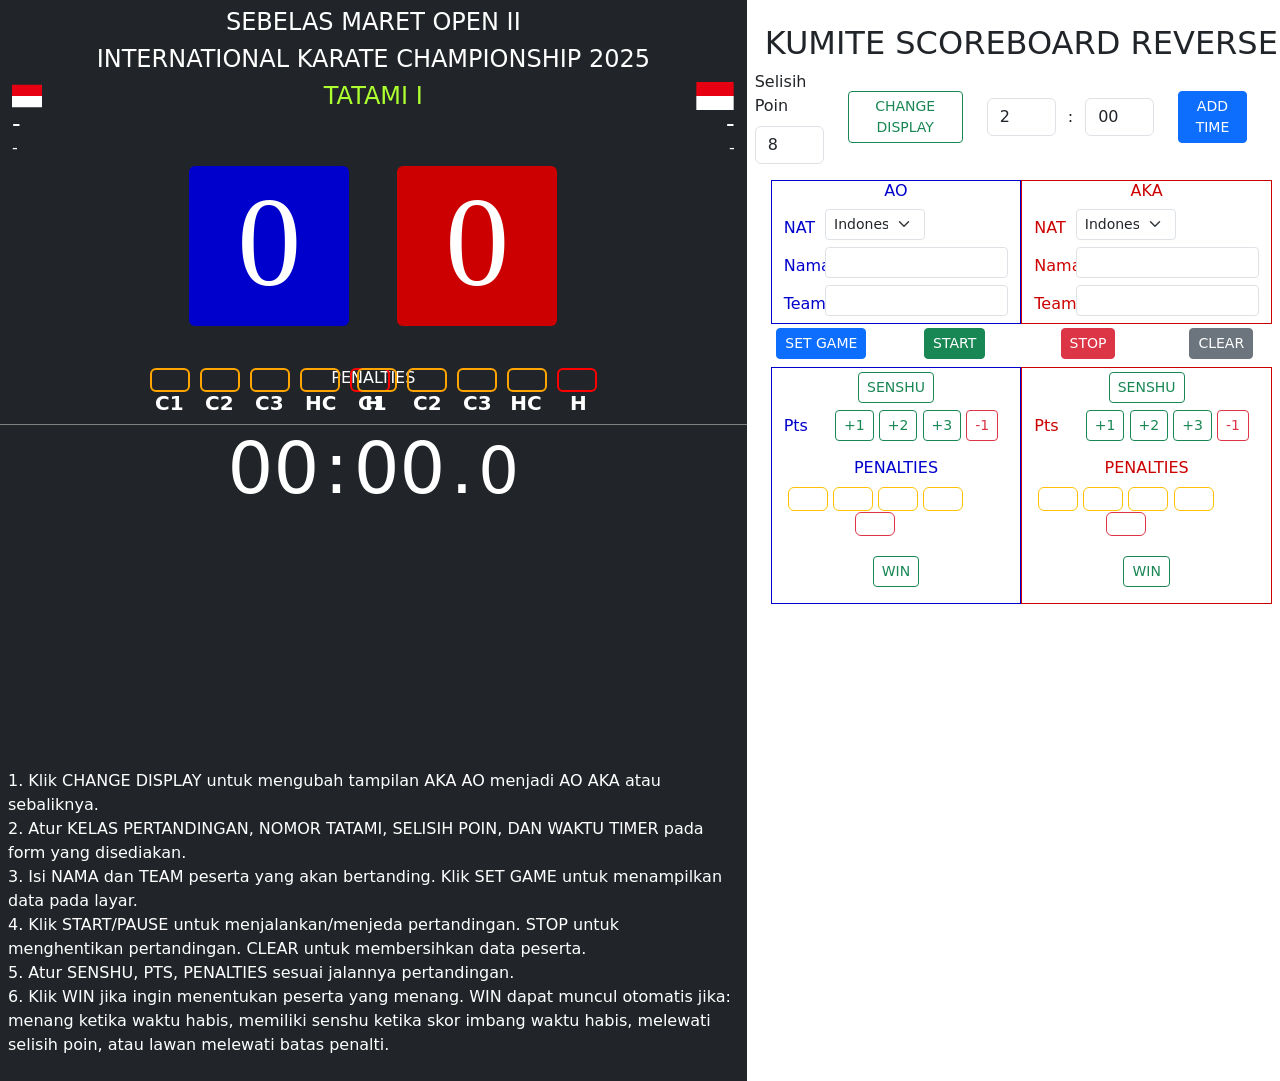
==== Kumite Scoreboard - Reverse Display.html @ cc81b09d "initial commit" ====
<!DOCTYPE html>
<html lang="en">
<head>
    <meta charset="UTF-8">
    <meta name="viewport" content="width=device-width, initial-scale=1.0">
    <link rel="stylesheet" href="css/bootstrap.min.css">
    <link rel="stylesheet" href="css/style.css">
    <script src="js/bootstrap.bundle.min.js"></script>
    <title>Kumite Scoreboard</title>
</head>
<body>
    <div class="d-flex justify-content-start">
        <div class="col-7 bg-dark text-white">
            <!-- Tambahkan wrapper dengan position relative -->
            <div class="position-relative text-center">
                <h3 class="mt-2" style="font-size: 1.5em" id="title_output">SEBELAS MARET OPEN II</h3>
                <h4 class="my-2" style="font-size: 1.5em" id="subtitle_output">INTERNATIONAL KARATE CHAMPIONSHIP 2025</h4>
                
                <!-- Tambahkan Tatami dengan absolute -->
                <span id="tatami_output" style="color:greenyellow; position: absolute; bottom: -40px; left: 50%; transform: translateX(-50%); font-size: 1.5em;">TATAMI I</span>
            </div>
            
            <div class="row my-2">
                <!-- AKA -->
                <div class="col-6">
                    <div class="row mx-0">
                        <div class="aka-flag">
                            <img id="aka_flag_output" src="assets/flag/id.svg" width="30" height="28">
                        </div>
                        <h4 class="mb-0" id="aka_name_output">-</h4>
                        <h6 id="aka_team_output">-</h6>
                        <div class="d-flex my-0 align-items-center">
                            <div class="p-1 flex-grow-1 hi-green text-center">
                                <div id="ao_win_output" style="display: none;">
                                    <h1 id="ao_blink">WIN</h1>
                                </div>
                            </div>
                            <div class="p-0 badge hi-bgblue" style="width: 160px; height: 160px; margin-bottom: 10px;">
                                <h1 class="display-1" style="font-family: 'Arial Black'; font-size: 8rem;" id="score_ao"></h1>
                                <div class="col-12 text-center hi-bggreen" id="aka_senshu_output" style="display: none;font-size: 2rem;">SENSHU</div>
                            </div>
                        </div>
                    </div>
                </div>
                <!-- AO -->
                <div class="col-6 text-end">
                    <div class="row mx-0">
                        <div class="ao-flag">
                            <img id="ao_flag_output" src="assets/flag/id.svg" width="40" height="28">
                        </div>
                        <h4 class="me-3 mb-0" id="ao_name_output">-</h4>
                        <h6 class="me-3" id="ao_team_output">-</h6>
                        <div class="d-flex my-0 align-items-center">
                            <div class="p-0 badge hi-bgred" style="width: 160px; height: 160px; margin-bottom: 10px;">
                                <h1 class="display-1" style="font-family: 'Arial Black'; font-size: 8rem;" id="score_aka"></h1>
                                <div class="col-12 text-center hi-bggreen" id="ao_senshu_output" style="display: none;font-size: 2rem;">SENSHU</div>
                            </div>
                            <div class="p-1 flex-grow-1 hi-green text-center" id="aka_win_output" style="display: none;">
                                <h1 id="aka_blink">WIN</h1>
                            </div>
                        </div>
                    </div>
                </div>
            </div>
            <div class="container text-center my-0">
                <div class="row" style="border-bottom: 1px solid grey;">
                    <div class="col-5 position-relative my-4" style="height: 1rem;"> <!-- Increased height to accommodate labels -->
                        <!-- Placeholders with fixed positions and visible borders -->
                        <span class="badge outline-warning" id="ao_pen1_placeholder" style="width: 40px; height: 24px; display: inline-block; position: absolute; left: 150px;"></span>
                        <span class="badge outline-warning" id="ao_pen2_placeholder" style="width: 40px; height: 24px; display: inline-block; position: absolute; left: 200px;"></span>
                        <span class="badge outline-warning" id="ao_pen3_placeholder" style="width: 40px; height: 24px; display: inline-block; position: absolute; left: 250px;"></span>
                        <span class="badge outline-warning" id="ao_pen4_placeholder" style="width: 40px; height: 24px; display: inline-block; position: absolute; left: 300px;"></span>
                        <span class="badge outline-danger" id="ao_pen5_placeholder" style="width: 40px; height: 24px; display: inline-block; position: absolute; left: 350px;"></span>
                    
                        <!-- Filled Pen Slots (Initially Hidden) in the same positions -->
                        <span class="badge hi-bgyellow pen-slot" style="display: none; width: 40px; height: 24px; position: absolute; left: 150px;" id="ao_pen1_output"></span>
                        <span class="badge hi-bgyellow pen-slot" style="display: none; width: 40px; height: 24px; position: absolute; left: 200px;" id="ao_pen2_output"></span>
                        <span class="badge hi-bgyellow pen-slot" style="display: none; width: 40px; height: 24px; position: absolute; left: 250px;" id="ao_pen3_output"></span>
                        <span class="badge hi-bgyellow pen-slot" style="display: none; width: 40px; height: 24px; position: absolute; left: 300px;" id="ao_pen4_output"></span>
                        <span class="badge hi-bgred pen-slot" style="display: none; width: 40px; height: 24px; position: absolute; left: 350px;" id="ao_pen5_output"></span>
                    
                        <!-- Labels under each pen -->
                        <span style="position: absolute; top: 20px; left: 155px; font-size: 20px; font-weight: bold;">C1</span>
                        <span style="position: absolute; top: 20px; left: 205px; font-size: 20px; font-weight: bold;">C2</span>
                        <span style="position: absolute; top: 20px; left: 255px; font-size: 20px; font-weight: bold;">C3</span>
                        <span style="position: absolute; top: 20px; left: 305px; font-size: 20px; font-weight: bold;">HC</span>
                        <span style="position: absolute; top: 20px; left: 365px; font-size: 20px; font-weight: bold;">H</span>
                        
                    </div>
                                 
                    <div class="col-2 my-4">
                            <h5 style="font-size: 1em; margin:0; padding:0;">PENALTIES</h5> <!-- No margin or padding -->
                    </div>
                    <div class="col-5 position-relative my-4" style="height: 2rem;"> <!-- Increased height to accommodate labels -->
                        <!-- AO Placeholders with fixed positions and visible borders -->
                        <span class="badge outline-warning" id="aka_pen1_placeholder" style="width: 40px; height: 24px; display: inline-block; position: absolute; right: 350px;"></span>
                        <span class="badge outline-warning" id="aka_pen2_placeholder" style="width: 40px; height: 24px; display: inline-block; position: absolute; right: 300px;"></span>
                        <span class="badge outline-warning" id="aka_pen3_placeholder" style="width: 40px; height: 24px; display: inline-block; position: absolute; right: 250px;"></span>
                        <span class="badge outline-warning" id="aka_pen4_placeholder" style="width: 40px; height: 24px; display: inline-block; position: absolute; right: 200px;"></span>
                        <span class="badge outline-danger" id="aka_pen5_placeholder" style="width: 40px; height: 24px; display: inline-block; position: absolute; right: 150px;"></span>
                    
                        <!-- AO Filled Pen Slots aligned to the right, with pen1 on the far right -->
                        <span class="badge hi-bgyellow pen-slot" style="display: none; width: 40px; height: 24px; position: absolute; right: 350px;" id="aka_pen1_output"></span>
                        <span class="badge hi-bgyellow pen-slot" style="display: none; width: 40px; height: 24px; position: absolute; right: 300px;" id="aka_pen2_output"></span>
                        <span class="badge hi-bgyellow pen-slot" style="display: none; width: 40px; height: 24px; position: absolute; right: 250px;" id="aka_pen3_output"></span>
                        <span class="badge hi-bgyellow pen-slot" style="display: none; width: 40px; height: 24px; position: absolute; right: 200px;" id="aka_pen4_output"></span>
                        <span class="badge hi-bgred pen-slot" style="display: none; width: 40px; height: 24px; position: absolute; right: 150px;" id="aka_pen5_output"></span>
                    
                        <!-- Labels under each AO pen -->
                        <span style="position: absolute; top: 20px; right: 160px; font-size: 20px; font-weight: bold;">H</span>
                        <span style="position: absolute; top: 20px; right: 205px; font-size: 20px; font-weight: bold;">HC</span>
                        <span style="position: absolute; top: 20px; right: 255px; font-size: 20px; font-weight: bold;">C3</span>
                        <span style="position: absolute; top: 20px; right: 305px; font-size: 20px; font-weight: bold;">C2</span>
                        <span style="position: absolute; top: 20px; right: 360px; font-size: 20px; font-weight: bold;">C1</span>
                        
                    </div>                    
                </div>
            </div>
            <div class="container text-center row my-0" style="margin: 0; padding: 0;"> <!-- No margin or padding -->
                <div class="row align-items-center" style="margin: 0; padding: 0;"> <!-- Remove row spacing -->
                    <!-- <div class="col-4"><h4 id="tatami_output">-</h4></div> -->
                    <div class="text-center" style="margin: 0; padding: 0;"> <!-- No margin or padding -->
                        <h1 id="outputMinute" style="display: inline; font-size: 4.5em;">00</h1>
                        <h1 style="display: inline; font-size: 4.5em;">:</h1>
                        <h1 id="outputSecond" style="display: inline; font-size: 4.5em;">00</h1>
                        <h1 style="display: inline; font-size: 4.5em;">.</h1>
                        <h3 id="outputMilisecond" style="display: inline; font-size: 4em;">0</h3>
                    </div>
                </div>
            </div>
              <div style="height: 250px;"></div>
        </div>
        <div class="col-5 mx-2 my-4">
            <h2 class="text-center">KUMITE SCOREBOARD REVERSE</h2>
            <!-- <div class="mb-3 row">
                <label for="judul" class="col-sm-2 col-form-label">Judul</label>
                <div class="col-sm-9">
                    <input type="text" value="KEJUARAAN KARATE PELAJAR & MAHASISWA SE-JAWA TENGAH PIALA KADISPORA SURAKARTA TAHUN 2024" class="form-control" id="title_input" onchange="js_title()">
                </div>
            </div> -->
            <!-- <div class="mb-3 row form-inline">
                <div class="col-sm-11">
                    <input type="text" value="" placeholder="KELAS PERTANDINGAN" data-bs-toggle="tooltip" data-bs-placement="top" data-bs-title="Kelas Pertandingan" class="form-control" id="roundclass_input" onchange="js_roundclass()">
                </div>
            </div> -->
            <div class="mb-3 row align-items-center">
                <!-- <div class="col-sm-2">
                    <input type="number" value="" placeholder="TATAMI" data-bs-toggle="tooltip" data-bs-placement="top" data-bs-title="Nomor Tatami" class="form-control" id="tatami_input" onchange="js_tatami()">
                </div> -->
                <div class="col-sm-2">
                    <label for="dev_point" class="form-label">Selisih Poin</label> <!-- Added label for clarity -->
                    <input id="dev_point" min="0" type="number" value="8" placeholder="Masukkan Selisih Poin" data-bs-toggle="tooltip" data-bs-placement="top" data-bs-title="SELISIH POIN" class="form-control" onchange="js_dev_point()">
                </div>                
                <div class="col-sm-3">
                    <a href="Kumite Scoreboard.html"><button type="button" class="btn btn-outline-success btn-sm" data-bs-toggle="tooltip" data-bs-placement="top" data-bs-title="Normal Display">CHANGE DISPLAY</button></a>
                </div>
                <div class="col-sm-2">
                    <input id="inputMinute" min="0" type="number" value="2" placeholder="MENIT" data-bs-toggle="tooltip" data-bs-placement="top" data-bs-title="MENIT TIMER" class="form-control">
                </div> :
                <div class="col-sm-2">
                    <input id="inputSecond" min="0" type="number" max="60" value="00" placeholder="DETIK" data-bs-toggle="tooltip" data-bs-placement="top" data-bs-title="DETIK TIMER" class="form-control">
                </div>
                                <!-- Add Time Button -->
                                <div class="col-sm-2">
                                    <button type="button" class="btn btn-primary btn-sm" id="add_time_button" data-bs-toggle="tooltip" data-bs-placement="top" data-bs-title="Add Extra Time">ADD TIME</button>
                                </div>
            </div>
            <div class="container text-center mt-2">
                <div class="row mx-1">


                    <div class="col-6 hi-outblue">
                        <div class="row align-items-center">
                            <div class="col justify-content-center">
                                <H6>AO</H6>
                            </div>
                        </div>
                        <div class="row form-inline">
                            <label for="nationality" class="col-sm-2 col-form-label">NAT</label>
                            <div class="col-sm-6">
                                <select id="aka_nat_input" class="form-select form-select-sm" aria-label="Select Nationality">
                                    <option selected value="INA" data-flag="assets/flag/id.svg">Indonesia</option>
                                    <option value="BRU" data-flag="assets/flag/bn.svg">Brunei Darussalam</option>
                                    <option value="MAS" data-flag="assets/flag/my.svg">Malaysia</option>
                                    <option value="SDN" data-flag="assets/flag/sd.svg">Sudan</option>
                                    <option value="MYA" data-flag="assets/flag/mm.svg">Myanmar</option>
                                    <option value="MAR" data-flag="assets/flag/ma.svg">Morocco</option>
                                    <option value="TAN" data-flag="assets/flag/tz.svg">Tanzania</option>
                                </select>
                            </div>
                        </div>
                        <div class="row">
                            <label for="aka_name" class="col-sm-2 col-form-label">Nama</label>
                            <div class="col-sm-10">
                                <input type="text" value="" class="form-control form-control-sm" id="aka_name_input" onchange="js_aka_name()">
                            </div>
                        </div>
                        <div class="row">
                            <label for="aka_team" class="col-sm-2 col-form-label">Team</label>
                            <div class="col-sm-10">
                                <input type="text" value="" class="form-control form-control-sm" id="aka_team_input" onchange="js_aka_team()">
                            </div>
                        </div>
                    </div>
                    <div class="col-6 hi-outred">
                        <div class="row align-items-center">
                            <div class="col justify-content-center">
                                <h6>AKA</h6>
                            </div>
                        </div>
                        <div class="row form-inline">
                            <label for="nationality" class="col-sm-2 col-form-label">NAT</label>
                            <div class="col-sm-6">
                                <select id="ao_nat_input" class="form-select form-select-sm" aria-label="Select Nationality">
                                    <option selected value="INA" data-flag="assets/flag/id.svg">Indonesia</option>
                                    <option value="BRU" data-flag="assets/flag/bn.svg">Brunei Darussalam</option>
                                    <option value="MAS" data-flag="assets/flag/my.svg">Malaysia</option>
                                    <option value="SDN" data-flag="assets/flag/sd.svg">Sudan</option>
                                    <option value="MYA" data-flag="assets/flag/mm.svg">Myanmar</option>
                                    <option value="MAR" data-flag="assets/flag/ma.svg">Morocco</option>
                                    <option value="TAN" data-flag="assets/flag/tz.svg">Tanzania</option>
                                </select>
                            </div>
                        </div>
                        <div class="row">
                            <label for="ao_name" class="col-sm-2 col-form-label">Nama</label>
                            <div class="col-sm-10">
                                <input type="text" value="" class="form-control form-control-sm" id="ao_name_input" onchange="js_ao_name()">
                            </div>
                        </div>
                        <div class="row">
                            <label for="ao_team" class="col-sm-2 col-form-label">Team</label>
                            <div class="col-sm-10">
                                <input type="text" value="" class="form-control form-control-sm" id="ao_team_input" onchange="js_ao_team()">
                            </div>
                        </div>
                    </div>
                </div>
            </div>
            <div class="container text-center">
                <div class="row mt-1 align-items-center">
                    <div class="col">
                        <button type="button" class="btn btn-primary btn-sm" onclick="round_set()" style="display: inline-block;">SET GAME</button>
                    </div>
                    <div class="col">
                        <button type="button" class="btn btn-success btn-sm" onclick="StartClock()" id="startTime" style="display: inline-block;">START</button>
                        <button type="button" class="btn btn-warning btn-sm" onclick="PauseClock()" id="pauseTime" style="display: none;">PAUSE</button>
                    </div>
                    <div class="col">
                        <button type="button" class="btn btn-danger btn-sm" onclick="StopClock()" id="stopTime" style="display: inline-block;">STOP</button>
                    </div>
                    <div class="col">
                        <button type="button" class="btn btn-secondary btn-sm" onclick="clear_set()" id="clear_set" style="display: inline-block;">CLEAR</button>
                    </div>
                </div>
            </div>
            <div class="container text-center mt-2">
                <div class="row mx-1">
                    <div class="col-6 hi-outblue">
                        <div class="row align-items-center mt-1">
                            <div class="col justify-content-center">
                                <button type="button" class="btn btn-outline-success btn-sm" id="aka_senshu_on" style="display: inline-block;" onclick="aka_senshu_on()">SENSHU</button>
                                <button type="button" class="btn btn-success btn-sm" id="aka_senshu_off" style="display: none;" onclick="aka_senshu_off()">SENSHU</button>
                            </div>
                        </div>
                        <div class="my-1 row align-items-center">
                            <label for="pts" class="col-sm-2 col-form-label">Pts</label>
                            <div class="col-sm-10 text-center">
                                <button type="button" class="btn btn-outline-success btn-sm" onclick="ao_juko()">+1</button>
                                <button type="button" class="btn btn-outline-success btn-sm" onclick="ao_wazzari()">+2</button>
                                <button type="button" class="btn btn-outline-success btn-sm" onclick="ao_ippon()">+3</button>
                                <button type="button" class="btn btn-outline-danger btn-sm" onclick="ao_minus()">-1</button>
                            </div>
                        </div>
                        <div class="my-1 row">
                            <label for="penalties" class="col-sm-12 col-form-label">PENALTIES</label>
                            <div class="col-sm-10 mb-3">
                                <button type="button" class="btn btn-outline-warning" id="ao_pen1_on" style="width: 40px; height: 24px; display: inline-block;" onclick="ao_pen1_on()"></button>
                                <button type="button" class="btn btn-warning" id="ao_pen1_off" style="width: 40px; height: 24px; display: none;" onclick="ao_pen1_off()"></button>
                                <button type="button" class="btn btn-outline-warning" id="ao_pen2_on" style="width: 40px; height: 24px; display: inline-block;" onclick="ao_pen2_on()"></button>
                                <button type="button" class="btn btn-warning" id="ao_pen2_off" style="width: 40px; height: 24px; display: none;" onclick="ao_pen2_off()"></button>
                                <button type="button" class="btn btn-outline-warning" id="ao_pen3_on" style="width: 40px; height: 24px; display: inline-block;" onclick="ao_pen3_on()"></button>
                                <button type="button" class="btn btn-warning" id="ao_pen3_off" style="width: 40px; height: 24px; display: none;" onclick="ao_pen3_off()"></button>
                                <button type="button" class="btn btn-outline-warning" id="ao_pen4_on" style="width: 40px; height: 24px; display: inline-block;" onclick="ao_pen4_on()"></button>
                                <button type="button" class="btn btn-warning" id="ao_pen4_off" style="width: 40px; height: 24px; display: none;" onclick="ao_pen4_off()"></button>
                                <button type="button" class="btn btn-outline-danger" id="ao_pen5_on" style="width: 40px; height: 24px; display: inline-block;" onclick="ao_pen5_on()"></button>
                                <button type="button" class="btn btn-danger" id="ao_pen5_off" style="width: 40px; height: 24px; display: none;" onclick="ao_pen5_off()"></button>
                            </div>
                        </div>
                        <div class="mb-3 row">
                            <div class="col-12">
                                <button type="button" class="btn btn-outline-success btn-sm" id="ao_win_on" style="display: inline-block;" onclick="ao_win_on()">WIN</button>
                                <button type="button" class="btn btn-success btn-sm" id="ao_win_off" style="display: none;" onclick="ao_win_off()">WIN</button>
                            </div>
                        </div>
                    </div>
                    <div class="col-6 hi-outred">
                        <div class="row align-items-center mt-1">
                            <div class="col justify-content-center">
                                <button type="button" class="btn btn-outline-success btn-sm" id="ao_senshu_on" style="display: inline-block;" onclick="ao_senshu_on()">SENSHU</button>
                                <button type="button" class="btn btn-success btn-sm" id="ao_senshu_off" style="display: none;" onclick="ao_senshu_off()">SENSHU</button>
                            </div>
                        </div>
                        <div class="my-1 row align-items-center">
                            <label for="pts" class="col-sm-2 col-form-label">Pts</label>
                            <div class="col-sm-10 text-center">
                                <button type="button" class="btn btn-outline-success btn-sm" onclick="aka_juko()">+1</button>
                                <button type="button" class="btn btn-outline-success btn-sm" onclick="aka_wazzari()">+2</button>
                                <button type="button" class="btn btn-outline-success btn-sm" onclick="aka_ippon()">+3</button>
                                <button type="button" class="btn btn-outline-danger btn-sm" onclick="aka_minus()">-1</button>
                            </div>
                        </div>
                        <div class="my-1 row align-items-center">
                            <label for="penalties" class="col-sm-12 col-form-label">PENALTIES</label>
                            <div class="col-sm-10 mb-3">
                                <button type="button" class="btn btn-outline-warning" id="aka_pen1_on" style="width: 40px; height: 24px; display: inline-block;" onclick="aka_pen1_on()"></button>
                                <button type="button" class="btn btn-warning" id="aka_pen1_off" style="width: 40px; height: 24px; display: none;" onclick="aka_pen1_off()"></button>
                                <button type="button" class="btn btn-outline-warning" id="aka_pen2_on" style="width: 40px; height: 24px; display: inline-block;" onclick="aka_pen2_on()"></button>
                                <button type="button" class="btn btn-warning" id="aka_pen2_off" style="width: 40px; height: 24px; display: none;" onclick="aka_pen2_off()"></button>
                                <button type="button" class="btn btn-outline-warning" id="aka_pen3_on" style="width: 40px; height: 24px; display: inline-block;" onclick="aka_pen3_on()"></button>
                                <button type="button" class="btn btn-warning" id="aka_pen3_off" style="width: 40px; height: 24px; display: none;" onclick="aka_pen3_off()"></button>
                                <button type="button" class="btn btn-outline-warning" id="aka_pen4_on" style="width: 40px; height: 24px; display: inline-block;" onclick="aka_pen4_on()"></button>
                                <button type="button" class="btn btn-warning" id="aka_pen4_off" style="width: 40px; height: 24px; display: none;" onclick="aka_pen4_off()"></button>
                                <button type="button" class="btn btn-outline-danger" id="aka_pen5_on" style="width: 40px; height: 24px; display: inline-block;" onclick="aka_pen5_on()"></button>
                                <button type="button" class="btn btn-danger" id="aka_pen5_off" style="width: 40px; height: 24px; display: none;" onclick="aka_pen5_off()"></button>
                            </div>
                        </div>
                        <div class="mb-3 row">
                            <div class="col-12">
                                <button type="button" class="btn btn-outline-success btn-sm" id="aka_win_on" style="display: inline-block;" onclick="aka_win_on()">WIN</button>
                                <button type="button" class="btn btn-success btn-sm" id="aka_win_off" style="display: none;" onclick="aka_win_off()">WIN</button>
                            </div>
                        </div>
                    </div>

                </div>
            </div>
        </div>
    </div>
    <div class="d-flex justify-content-start">
        <div class="col-7 bg-dark text-white p-2">
            <p>
                1. Klik CHANGE DISPLAY untuk mengubah tampilan AKA AO menjadi AO AKA atau sebaliknya. <br>
                2. Atur KELAS PERTANDINGAN, NOMOR TATAMI, SELISIH POIN, DAN WAKTU TIMER pada form yang disediakan.<br>
                3. Isi NAMA dan TEAM peserta yang akan bertanding. Klik SET GAME untuk menampilkan data pada layar.<br>
                4. Klik START/PAUSE untuk menjalankan/menjeda pertandingan. STOP untuk menghentikan pertandingan. CLEAR untuk membersihkan data peserta. <br>
                5. Atur SENSHU, PTS, PENALTIES sesuai jalannya pertandingan. <br>
                6. Klik WIN jika ingin menentukan peserta yang menang. WIN dapat muncul otomatis jika: menang ketika waktu habis, memiliki senshu ketika skor imbang waktu habis, melewati selisih poin, atau lawan melewati batas penalti.
            </p>
        </div>
    </div>
    <script src="js/kumite-script.js"></script>
</body>
</html>
---- css/style.css ----
.text-white {
    color: #e9ecef;
}
.hi-black {
    color: #1c2125;
}
.hi-bgblack {
    background-color: #1c2125;
}
.hi-red {
    color: #cc0000;
}
.hi-bgred {
    background-color: #cc0000;
}
.hi-outred {
    border: 1px solid #cc0000;
    background-color: transparent;
    color: #cc0000;
}
.hi-yellow {
    color: #faff00;
}
.hi-outyellow {
    border: 1px solid #faff00;
    background-color: transparent;
    color: #faff00;
}
.hi-bgyellow {
    background-color: #faff00;
}
.hi-grey {
    color: #b2b7bb;
}
.hi-green {
    color: #45f98d;
}
.hi-bggreen {
    background-color: #45f98d;
}
.hi-blue {
    color: #0000cc;
}
.hi-outblue {
    border: 1px solid #0000cc;
    background-color: transparent;
    color: #0000cc;
}
.hi-bgblue {
    background-color: #0000cc;
}

tr {
    background-color: #1c2125;
}
th {
    background-color: #1c2125;
}

.outline-warning {
    border: 2px solid orange;
}

.outline-danger {
    border: 2px solid red;
}

.hi-bgyellow, .hi-bgred {
    /* When the actual pen slot is visible, it will replace the placeholder */
    border: none;
}

.title-wrap { 
    position: relative; 
    z-index: 100; 
}

.time-danger { 
    color: red !important; 
}
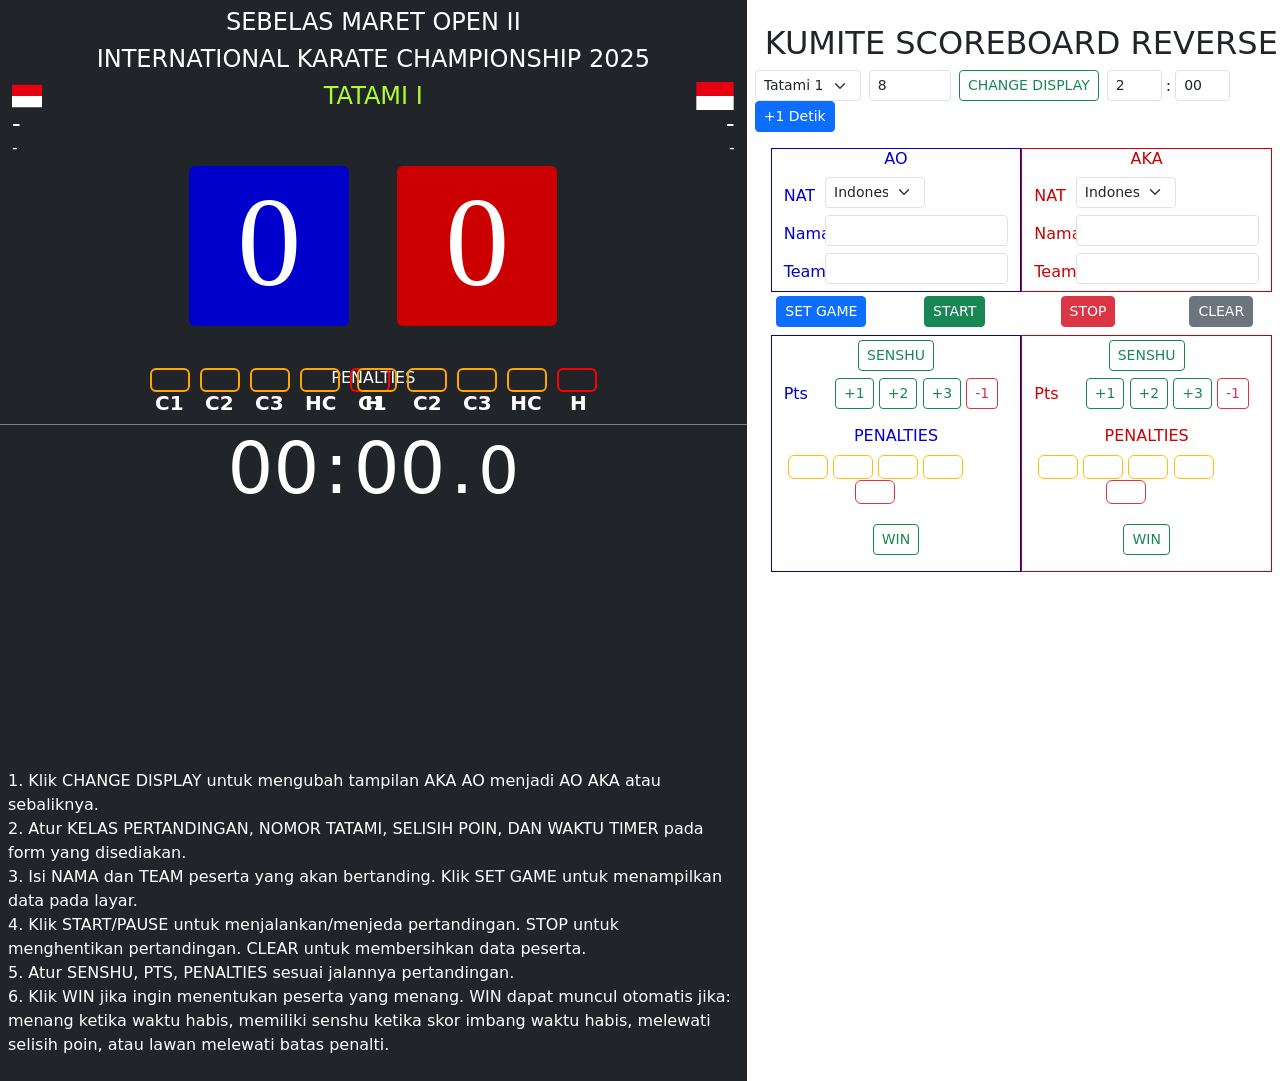
==== commit a621660f: "Menambah pilihan nomor tatami dan memperbaiki tampilan" ====
--- a/Kumite Scoreboard - Reverse Display.html
+++ b/Kumite Scoreboard - Reverse Display.html
@@ -11,50 +11,53 @@
 <body>
     <div class="d-flex justify-content-start">
         <div class="col-7 bg-dark text-white">
-            <!-- Tambahkan wrapper dengan position relative -->
+            <!-- Judul Kejuaraan -->
             <div class="position-relative text-center">
                 <h3 class="mt-2" style="font-size: 1.5em" id="title_output">SEBELAS MARET OPEN II</h3>
                 <h4 class="my-2" style="font-size: 1.5em" id="subtitle_output">INTERNATIONAL KARATE CHAMPIONSHIP 2025</h4>
-                
-                <!-- Tambahkan Tatami dengan absolute -->
+                <!-- Tatami -->
                 <span id="tatami_output" style="color:greenyellow; position: absolute; bottom: -40px; left: 50%; transform: translateX(-50%); font-size: 1.5em;">TATAMI I</span>
             </div>
             
             <div class="row my-2">
-                <!-- AKA -->
+                <!-- AO -->
                 <div class="col-6">
                     <div class="row mx-0">
-                        <div class="aka-flag">
-                            <img id="aka_flag_output" src="assets/flag/id.svg" width="30" height="28">
-                        </div>
-                        <h4 class="mb-0" id="aka_name_output">-</h4>
-                        <h6 id="aka_team_output">-</h6>
+                        <div class="ao-flag">
+                            <img id="ao_flag_output" src="assets/flag/id.svg" width="30" height="28">
+                        </div>
+                        <h4 class="mb-0" id="ao_name_output">-</h4>
+                        <h6 id="ao_team_output">-</h6>
                         <div class="d-flex my-0 align-items-center">
+                            <!-- Tanda WIN AO -->
                             <div class="p-1 flex-grow-1 hi-green text-center">
                                 <div id="ao_win_output" style="display: none;">
                                     <h1 id="ao_blink">WIN</h1>
                                 </div>
                             </div>
+                            <!-- Kotak Score AO -->
                             <div class="p-0 badge hi-bgblue" style="width: 160px; height: 160px; margin-bottom: 10px;">
                                 <h1 class="display-1" style="font-family: 'Arial Black'; font-size: 8rem;" id="score_ao"></h1>
-                                <div class="col-12 text-center hi-bggreen" id="aka_senshu_output" style="display: none;font-size: 2rem;">SENSHU</div>
-                            </div>
-                        </div>
-                    </div>
-                </div>
-                <!-- AO -->
+                                <div class="col-12 text-center hi-bggreen" id="ao_senshu_output" style="display: none;font-size: 2rem;">SENSHU</div>
+                            </div>
+                        </div>
+                    </div>
+                </div>
+                <!-- AKA -->
                 <div class="col-6 text-end">
                     <div class="row mx-0">
-                        <div class="ao-flag">
-                            <img id="ao_flag_output" src="assets/flag/id.svg" width="40" height="28">
-                        </div>
-                        <h4 class="me-3 mb-0" id="ao_name_output">-</h4>
-                        <h6 class="me-3" id="ao_team_output">-</h6>
+                        <div class="aka-flag">
+                            <img id="aka_flag_output" src="assets/flag/id.svg" width="40" height="28">
+                        </div>
+                        <h4 class="me-3 mb-0" id="aka_name_output">-</h4>
+                        <h6 class="me-3" id="aka_team_output">-</h6>
                         <div class="d-flex my-0 align-items-center">
+                            <!-- Kotak Score AKA -->
                             <div class="p-0 badge hi-bgred" style="width: 160px; height: 160px; margin-bottom: 10px;">
                                 <h1 class="display-1" style="font-family: 'Arial Black'; font-size: 8rem;" id="score_aka"></h1>
-                                <div class="col-12 text-center hi-bggreen" id="ao_senshu_output" style="display: none;font-size: 2rem;">SENSHU</div>
-                            </div>
+                                <div class="col-12 text-center hi-bggreen" id="aka_senshu_output" style="display: none;font-size: 2rem;">SENSHU</div>
+                            </div>
+                            <!-- Tanda WIN AKA -->
                             <div class="p-1 flex-grow-1 hi-green text-center" id="aka_win_output" style="display: none;">
                                 <h1 id="aka_blink">WIN</h1>
                             </div>
@@ -62,64 +65,65 @@
                     </div>
                 </div>
             </div>
+            
+            <!-- PENALTI-->
             <div class="container text-center my-0">
                 <div class="row" style="border-bottom: 1px solid grey;">
-                    <div class="col-5 position-relative my-4" style="height: 1rem;"> <!-- Increased height to accommodate labels -->
-                        <!-- Placeholders with fixed positions and visible borders -->
+                    <!-- AO -->
+                    <div class="col-5 position-relative my-4" style="height: 1rem;"> 
+                        <!-- Kotak Penalti AO -->
                         <span class="badge outline-warning" id="ao_pen1_placeholder" style="width: 40px; height: 24px; display: inline-block; position: absolute; left: 150px;"></span>
                         <span class="badge outline-warning" id="ao_pen2_placeholder" style="width: 40px; height: 24px; display: inline-block; position: absolute; left: 200px;"></span>
                         <span class="badge outline-warning" id="ao_pen3_placeholder" style="width: 40px; height: 24px; display: inline-block; position: absolute; left: 250px;"></span>
                         <span class="badge outline-warning" id="ao_pen4_placeholder" style="width: 40px; height: 24px; display: inline-block; position: absolute; left: 300px;"></span>
                         <span class="badge outline-danger" id="ao_pen5_placeholder" style="width: 40px; height: 24px; display: inline-block; position: absolute; left: 350px;"></span>
                     
-                        <!-- Filled Pen Slots (Initially Hidden) in the same positions -->
+                        <!-- Isi Kotak Penalti AKA -->
                         <span class="badge hi-bgyellow pen-slot" style="display: none; width: 40px; height: 24px; position: absolute; left: 150px;" id="ao_pen1_output"></span>
                         <span class="badge hi-bgyellow pen-slot" style="display: none; width: 40px; height: 24px; position: absolute; left: 200px;" id="ao_pen2_output"></span>
                         <span class="badge hi-bgyellow pen-slot" style="display: none; width: 40px; height: 24px; position: absolute; left: 250px;" id="ao_pen3_output"></span>
                         <span class="badge hi-bgyellow pen-slot" style="display: none; width: 40px; height: 24px; position: absolute; left: 300px;" id="ao_pen4_output"></span>
                         <span class="badge hi-bgred pen-slot" style="display: none; width: 40px; height: 24px; position: absolute; left: 350px;" id="ao_pen5_output"></span>
                     
-                        <!-- Labels under each pen -->
+                        <!-- Label Kotak Penalti AKA-->
                         <span style="position: absolute; top: 20px; left: 155px; font-size: 20px; font-weight: bold;">C1</span>
                         <span style="position: absolute; top: 20px; left: 205px; font-size: 20px; font-weight: bold;">C2</span>
                         <span style="position: absolute; top: 20px; left: 255px; font-size: 20px; font-weight: bold;">C3</span>
                         <span style="position: absolute; top: 20px; left: 305px; font-size: 20px; font-weight: bold;">HC</span>
-                        <span style="position: absolute; top: 20px; left: 365px; font-size: 20px; font-weight: bold;">H</span>
-                        
-                    </div>
-                                 
+                        <span style="position: absolute; top: 20px; left: 365px; font-size: 20px; font-weight: bold;">H</span> 
+                    </div>
+                    <!-- Tulisan PENALTIES -->
                     <div class="col-2 my-4">
-                            <h5 style="font-size: 1em; margin:0; padding:0;">PENALTIES</h5> <!-- No margin or padding -->
-                    </div>
-                    <div class="col-5 position-relative my-4" style="height: 2rem;"> <!-- Increased height to accommodate labels -->
-                        <!-- AO Placeholders with fixed positions and visible borders -->
+                            <h5 style="font-size: 1em; margin:0; padding:0;">PENALTIES</h5> 
+                    </div>
+                    <!-- AKA -->
+                    <div class="col-5 position-relative my-4" style="height: 2rem;"> 
+                        <!-- Kotak Penalti AO -->
                         <span class="badge outline-warning" id="aka_pen1_placeholder" style="width: 40px; height: 24px; display: inline-block; position: absolute; right: 350px;"></span>
                         <span class="badge outline-warning" id="aka_pen2_placeholder" style="width: 40px; height: 24px; display: inline-block; position: absolute; right: 300px;"></span>
                         <span class="badge outline-warning" id="aka_pen3_placeholder" style="width: 40px; height: 24px; display: inline-block; position: absolute; right: 250px;"></span>
                         <span class="badge outline-warning" id="aka_pen4_placeholder" style="width: 40px; height: 24px; display: inline-block; position: absolute; right: 200px;"></span>
                         <span class="badge outline-danger" id="aka_pen5_placeholder" style="width: 40px; height: 24px; display: inline-block; position: absolute; right: 150px;"></span>
                     
-                        <!-- AO Filled Pen Slots aligned to the right, with pen1 on the far right -->
+                        <!-- Isi Kotak Penalti AO -->
                         <span class="badge hi-bgyellow pen-slot" style="display: none; width: 40px; height: 24px; position: absolute; right: 350px;" id="aka_pen1_output"></span>
                         <span class="badge hi-bgyellow pen-slot" style="display: none; width: 40px; height: 24px; position: absolute; right: 300px;" id="aka_pen2_output"></span>
                         <span class="badge hi-bgyellow pen-slot" style="display: none; width: 40px; height: 24px; position: absolute; right: 250px;" id="aka_pen3_output"></span>
                         <span class="badge hi-bgyellow pen-slot" style="display: none; width: 40px; height: 24px; position: absolute; right: 200px;" id="aka_pen4_output"></span>
                         <span class="badge hi-bgred pen-slot" style="display: none; width: 40px; height: 24px; position: absolute; right: 150px;" id="aka_pen5_output"></span>
                     
-                        <!-- Labels under each AO pen -->
+                        <!-- Label Kotak Penalti AO -->
                         <span style="position: absolute; top: 20px; right: 160px; font-size: 20px; font-weight: bold;">H</span>
                         <span style="position: absolute; top: 20px; right: 205px; font-size: 20px; font-weight: bold;">HC</span>
                         <span style="position: absolute; top: 20px; right: 255px; font-size: 20px; font-weight: bold;">C3</span>
                         <span style="position: absolute; top: 20px; right: 305px; font-size: 20px; font-weight: bold;">C2</span>
                         <span style="position: absolute; top: 20px; right: 360px; font-size: 20px; font-weight: bold;">C1</span>
-                        
                     </div>                    
                 </div>
             </div>
-            <div class="container text-center row my-0" style="margin: 0; padding: 0;"> <!-- No margin or padding -->
-                <div class="row align-items-center" style="margin: 0; padding: 0;"> <!-- Remove row spacing -->
-                    <!-- <div class="col-4"><h4 id="tatami_output">-</h4></div> -->
-                    <div class="text-center" style="margin: 0; padding: 0;"> <!-- No margin or padding -->
+            <div class="container text-center row my-0" style="margin: 0; padding: 0;">
+                <div class="row align-items-center" style="margin: 0; padding: 0;"> 
+                    <div class="text-center" style="margin: 0; padding: 0;"> 
                         <h1 id="outputMinute" style="display: inline; font-size: 4.5em;">00</h1>
                         <h1 style="display: inline; font-size: 4.5em;">:</h1>
                         <h1 id="outputSecond" style="display: inline; font-size: 4.5em;">00</h1>
@@ -132,47 +136,84 @@
         </div>
         <div class="col-5 mx-2 my-4">
             <h2 class="text-center">KUMITE SCOREBOARD REVERSE</h2>
-            <!-- <div class="mb-3 row">
-                <label for="judul" class="col-sm-2 col-form-label">Judul</label>
-                <div class="col-sm-9">
-                    <input type="text" value="KEJUARAAN KARATE PELAJAR & MAHASISWA SE-JAWA TENGAH PIALA KADISPORA SURAKARTA TAHUN 2024" class="form-control" id="title_input" onchange="js_title()">
-                </div>
-            </div> -->
-            <!-- <div class="mb-3 row form-inline">
-                <div class="col-sm-11">
-                    <input type="text" value="" placeholder="KELAS PERTANDINGAN" data-bs-toggle="tooltip" data-bs-placement="top" data-bs-title="Kelas Pertandingan" class="form-control" id="roundclass_input" onchange="js_roundclass()">
-                </div>
-            </div> -->
-            <div class="mb-3 row align-items-center">
-                <!-- <div class="col-sm-2">
-                    <input type="number" value="" placeholder="TATAMI" data-bs-toggle="tooltip" data-bs-placement="top" data-bs-title="Nomor Tatami" class="form-control" id="tatami_input" onchange="js_tatami()">
-                </div> -->
+            <div class="mb-3 row gx-2 align-items-center">
+                <!-- Tatami -->
+                <div class="col-auto">
+                    <select id="tatami_input" class="form-select form-select-sm" data-bs-toggle="tooltip" data-bs-placement="top" data-bs-title="Nomor Tatami" onchange="js_tatami()">
+                        <option value="1">Tatami 1</option>
+                        <option value="2">Tatami 2</option>
+                        <option value="3">Tatami 3</option>
+                        <option value="4">Tatami 4</option>
+                        <option value="5">Tatami 5</option>
+                        <option value="6">Tatami 6</option>
+                        <option value="7">Tatami 7</option>
+                        <option value="8">Tatami 8</option>
+                    </select>
+                </div>
+                <!-- Selisih poin -->
                 <div class="col-sm-2">
-                    <label for="dev_point" class="form-label">Selisih Poin</label> <!-- Added label for clarity -->
-                    <input id="dev_point" min="0" type="number" value="8" placeholder="Masukkan Selisih Poin" data-bs-toggle="tooltip" data-bs-placement="top" data-bs-title="SELISIH POIN" class="form-control" onchange="js_dev_point()">
-                </div>                
-                <div class="col-sm-3">
-                    <a href="Kumite Scoreboard.html"><button type="button" class="btn btn-outline-success btn-sm" data-bs-toggle="tooltip" data-bs-placement="top" data-bs-title="Normal Display">CHANGE DISPLAY</button></a>
-                </div>
-                <div class="col-sm-2">
-                    <input id="inputMinute" min="0" type="number" value="2" placeholder="MENIT" data-bs-toggle="tooltip" data-bs-placement="top" data-bs-title="MENIT TIMER" class="form-control">
-                </div> :
-                <div class="col-sm-2">
-                    <input id="inputSecond" min="0" type="number" max="60" value="00" placeholder="DETIK" data-bs-toggle="tooltip" data-bs-placement="top" data-bs-title="DETIK TIMER" class="form-control">
-                </div>
-                                <!-- Add Time Button -->
-                                <div class="col-sm-2">
-                                    <button type="button" class="btn btn-primary btn-sm" id="add_time_button" data-bs-toggle="tooltip" data-bs-placement="top" data-bs-title="Add Extra Time">ADD TIME</button>
-                                </div>
+                    <input id="dev_point" min="0" type="number" value="8" class="form-control form-control-sm" data-bs-title="SELISIH POIN" onchange="js_dev_point()">
+                </div>
+                <!-- Change display -->
+                <div class="col-auto">
+                    <a href="Kumite Scoreboard.html">
+                        <button type="button" class="btn btn-outline-success btn-sm" data-bs-toggle="tooltip" data-bs-placement="top" data-bs-title="Normal Display">CHANGE DISPLAY</button>
+                    </a>
+                </div>
+                <!-- Waktu -->
+                <div class="col-auto">
+                    <div class="d-flex align-items-center gap-1">
+                        <input id="inputMinute" type="number" class="form-control form-control-sm" data-bs-toggle="tooltip" data-bs-placement="top" data-bs-title="Menit" style="width:55px;" value="2">
+                        <span>:</span>
+                        <input id="inputSecond" type="number" class="form-control form-control-sm" data-bs-toggle="tooltip" data-bs-placement="top" data-bs-title="Detik" style="width:55px;" value="00">
+                    </div>
+                </div>
+                <!-- Add time -->
+                <div class="col-auto">
+                    <button type="button" class="btn btn-primary btn-sm" id="add_time_button" data-bs-toggle="tooltip" data-bs-placement="top" data-bs-title="Add Extra Time">+1 Detik</button>
+                </div>
             </div>
             <div class="container text-center mt-2">
                 <div class="row mx-1">
-
-
+                    <!-- Input Team AO -->
                     <div class="col-6 hi-outblue">
                         <div class="row align-items-center">
                             <div class="col justify-content-center">
                                 <H6>AO</H6>
+                            </div>
+                        </div>
+                        <div class="row form-inline">
+                            <label for="nationality" class="col-sm-2 col-form-label">NAT</label>
+                            <div class="col-sm-6">
+                                <select id="ao_nat_input" class="form-select form-select-sm" aria-label="Select Nationality">
+                                    <option selected value="INA" data-flag="assets/flag/id.svg">Indonesia</option>
+                                    <option value="BRU" data-flag="assets/flag/bn.svg">Brunei Darussalam</option>
+                                    <option value="MAS" data-flag="assets/flag/my.svg">Malaysia</option>
+                                    <option value="SDN" data-flag="assets/flag/sd.svg">Sudan</option>
+                                    <option value="MYA" data-flag="assets/flag/mm.svg">Myanmar</option>
+                                    <option value="MAR" data-flag="assets/flag/ma.svg">Morocco</option>
+                                    <option value="TAN" data-flag="assets/flag/tz.svg">Tanzania</option>
+                                </select>
+                            </div>
+                        </div>
+                        <div class="row">
+                            <label for="ao_name" class="col-sm-2 col-form-label">Nama</label>
+                            <div class="col-sm-10">
+                                <input type="text" value="" class="form-control form-control-sm" id="ao_name_input" onchange="js_ao_name()">
+                            </div>
+                        </div>
+                        <div class="row">
+                            <label for="ao_team" class="col-sm-2 col-form-label">Team</label>
+                            <div class="col-sm-10">
+                                <input type="text" value="" class="form-control form-control-sm" id="ao_team_input" onchange="js_ao_team()">
+                            </div>
+                        </div>
+                    </div>
+                    <!-- Input Team AKA -->
+                    <div class="col-6 hi-outred">
+                        <div class="row align-items-center">
+                            <div class="col justify-content-center">
+                                <h6>AKA</h6>
                             </div>
                         </div>
                         <div class="row form-inline">
@@ -202,39 +243,6 @@
                             </div>
                         </div>
                     </div>
-                    <div class="col-6 hi-outred">
-                        <div class="row align-items-center">
-                            <div class="col justify-content-center">
-                                <h6>AKA</h6>
-                            </div>
-                        </div>
-                        <div class="row form-inline">
-                            <label for="nationality" class="col-sm-2 col-form-label">NAT</label>
-                            <div class="col-sm-6">
-                                <select id="ao_nat_input" class="form-select form-select-sm" aria-label="Select Nationality">
-                                    <option selected value="INA" data-flag="assets/flag/id.svg">Indonesia</option>
-                                    <option value="BRU" data-flag="assets/flag/bn.svg">Brunei Darussalam</option>
-                                    <option value="MAS" data-flag="assets/flag/my.svg">Malaysia</option>
-                                    <option value="SDN" data-flag="assets/flag/sd.svg">Sudan</option>
-                                    <option value="MYA" data-flag="assets/flag/mm.svg">Myanmar</option>
-                                    <option value="MAR" data-flag="assets/flag/ma.svg">Morocco</option>
-                                    <option value="TAN" data-flag="assets/flag/tz.svg">Tanzania</option>
-                                </select>
-                            </div>
-                        </div>
-                        <div class="row">
-                            <label for="ao_name" class="col-sm-2 col-form-label">Nama</label>
-                            <div class="col-sm-10">
-                                <input type="text" value="" class="form-control form-control-sm" id="ao_name_input" onchange="js_ao_name()">
-                            </div>
-                        </div>
-                        <div class="row">
-                            <label for="ao_team" class="col-sm-2 col-form-label">Team</label>
-                            <div class="col-sm-10">
-                                <input type="text" value="" class="form-control form-control-sm" id="ao_team_input" onchange="js_ao_team()">
-                            </div>
-                        </div>
-                    </div>
                 </div>
             </div>
             <div class="container text-center">
@@ -256,11 +264,12 @@
             </div>
             <div class="container text-center mt-2">
                 <div class="row mx-1">
+                    <!-- Input Poin, Penalti, Senshu, dan WIN AO -->
                     <div class="col-6 hi-outblue">
                         <div class="row align-items-center mt-1">
                             <div class="col justify-content-center">
-                                <button type="button" class="btn btn-outline-success btn-sm" id="aka_senshu_on" style="display: inline-block;" onclick="aka_senshu_on()">SENSHU</button>
-                                <button type="button" class="btn btn-success btn-sm" id="aka_senshu_off" style="display: none;" onclick="aka_senshu_off()">SENSHU</button>
+                                <button type="button" class="btn btn-outline-success btn-sm" id="ao_senshu_on" style="display: inline-block;" onclick="ao_senshu_on()">SENSHU</button>
+                                <button type="button" class="btn btn-success btn-sm" id="ao_senshu_off" style="display: none;" onclick="ao_senshu_off()">SENSHU</button>
                             </div>
                         </div>
                         <div class="my-1 row align-items-center">
@@ -294,11 +303,12 @@
                             </div>
                         </div>
                     </div>
+                    <!-- Input Poin, Penalti, Senshu, dan WIN AKA -->
                     <div class="col-6 hi-outred">
                         <div class="row align-items-center mt-1">
                             <div class="col justify-content-center">
-                                <button type="button" class="btn btn-outline-success btn-sm" id="ao_senshu_on" style="display: inline-block;" onclick="ao_senshu_on()">SENSHU</button>
-                                <button type="button" class="btn btn-success btn-sm" id="ao_senshu_off" style="display: none;" onclick="ao_senshu_off()">SENSHU</button>
+                                <button type="button" class="btn btn-outline-success btn-sm" id="aka_senshu_on" style="display: inline-block;" onclick="aka_senshu_on()">SENSHU</button>
+                                <button type="button" class="btn btn-success btn-sm" id="aka_senshu_off" style="display: none;" onclick="aka_senshu_off()">SENSHU</button>
                             </div>
                         </div>
                         <div class="my-1 row align-items-center">
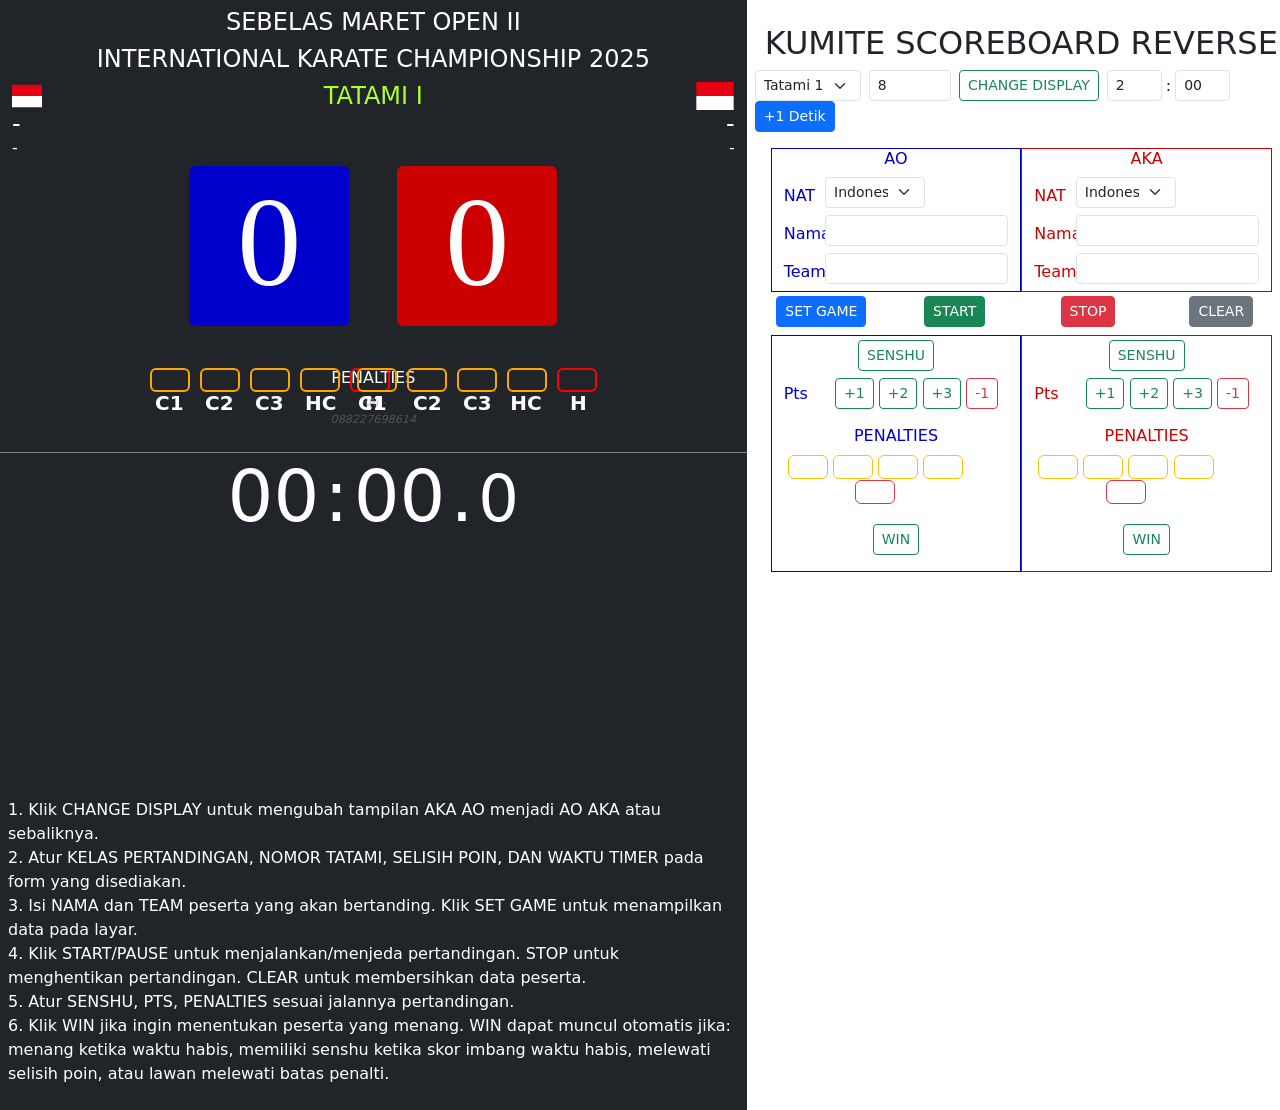
==== commit eefe27ed: "Add Watermark" ====
--- a/Kumite Scoreboard - Reverse Display.html
+++ b/Kumite Scoreboard - Reverse Display.html
@@ -95,6 +95,10 @@
                     <!-- Tulisan PENALTIES -->
                     <div class="col-2 my-4">
                             <h5 style="font-size: 1em; margin:0; padding:0;">PENALTIES</h5> 
+
+                            <span style="display: block; margin-top: 8px; font-size: 0.7em; color: gray; opacity: 0.5; font-style: italic;">
+                                RAI - 088227698614
+                            </span>
                     </div>
                     <!-- AKA -->
                     <div class="col-5 position-relative my-4" style="height: 2rem;"> 
--- a/css/style.css
+++ b/css/style.css
@@ -78,3 +78,7 @@
 .time-danger { 
     color: red !important; 
 }
+
+.tatami_output{
+    color:greenyellow
+}
